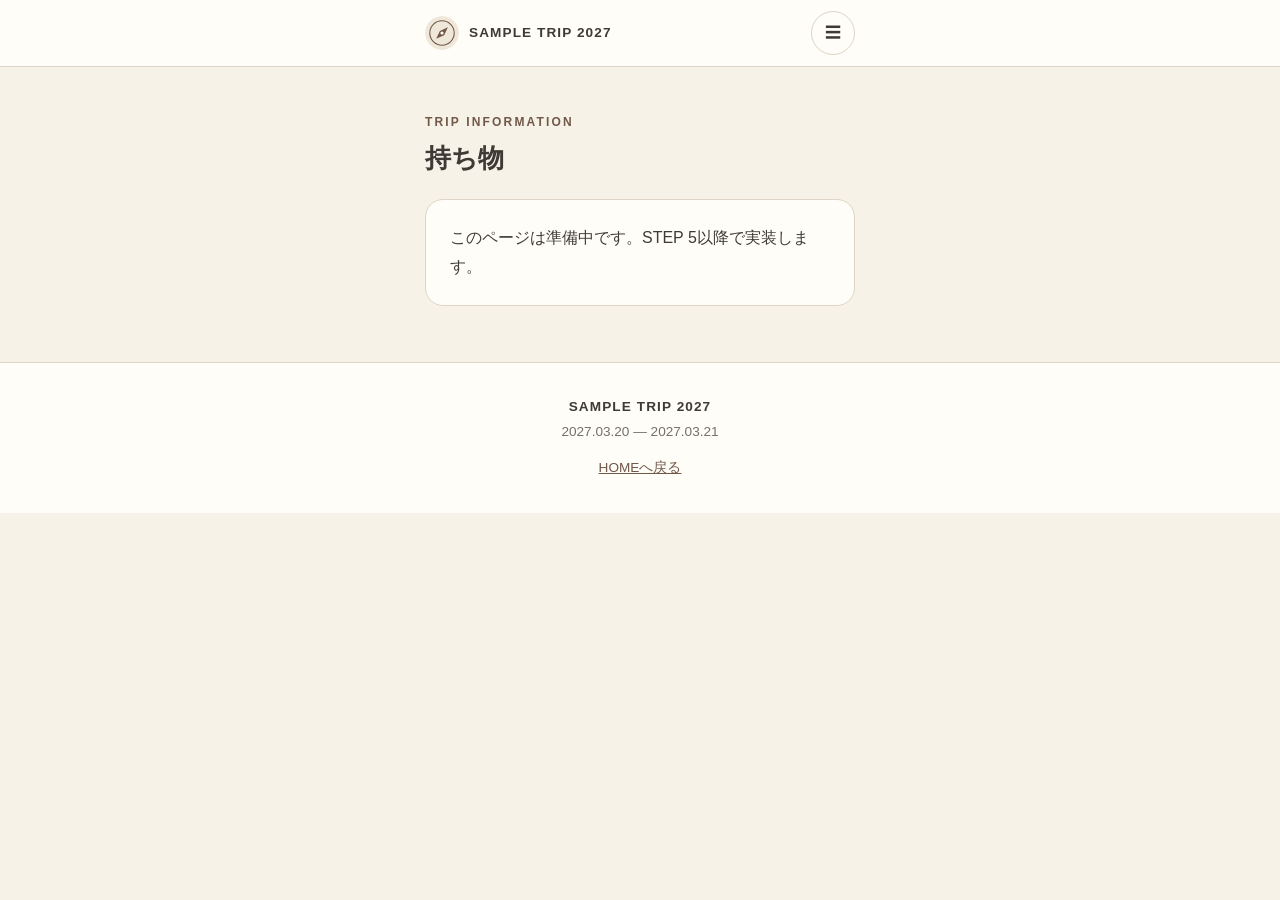
==== belongings.html @ 45a4f903 "feat: initialize travel template shared foundation (step 4)" ====
<!doctype html>
<html lang="ja">
<head>
  <meta charset="utf-8">
  <meta name="viewport" content="width=device-width, initial-scale=1">
  <meta name="description" content="旅行情報共有サイト">
  <title>持ち物 | Travel Template</title>
  <link rel="stylesheet" href="css/themes.css">
  <link rel="stylesheet" href="css/style.css">
  <script defer src="config/trip.js"></script>
  <script defer src="config/belongings.js"></script>
  <script defer src="js/components.js"></script>
  <script defer src="js/main.js"></script>
</head>
<body data-page="belongings">
  <div id="site-header"></div>
  <main class="inner-main container"></main>
  <noscript>このサイトの表示にはJavaScriptが必要です。</noscript>
  <div id="site-footer"></div>
</body>
</html>
---- css/themes.css ----
/* Classic: Awaji-Tripの配色を継承 */
:root, [data-theme="classic"] { --bg:#f7f2e8; --surface:#fffdf8; --surface-2:#efe7d9; --text:#3f3a35; --muted:#756f68; --accent:#9b7b68; --accent-dark:#715848; --border:#dfd4c5; }
[data-theme="ocean"] { --bg:#edf7fa; --surface:#ffffff; --surface-2:#d7edf2; --text:#17455c; --muted:#435f70; --accent:#16858e; --accent-dark:#175579; --border:#bfdce3; }
[data-theme="nature"] { --bg:#f1f4e9; --surface:#fcfdf8; --surface-2:#e1e8d6; --text:#35533e; --muted:#52634f; --accent:#91834c; --accent-dark:#35533e; --border:#d0dac4; }
[data-theme="urban"] { --bg:#f1f2f5; --surface:#ffffff; --surface-2:#e2e5ec; --text:#283449; --muted:#566176; --accent:#737e98; --accent-dark:#394963; --border:#d0d6e0; }
[data-theme="warm"] { --bg:#fff3eb; --surface:#fffaf6; --surface-2:#f5e1d4; --text:#794539; --muted:#795e54; --accent:#bf795e; --accent-dark:#794539; --border:#e8c9b8; }
[data-theme="luxury"] { --bg:#252724; --surface:#31342f; --surface-2:#3c4038; --text:#e9d9b8; --muted:#c7bda9; --accent:#c4a36a; --accent-dark:#e9d9b8; --border:#575748; }
---- css/style.css ----
*{box-sizing:border-box}
:root{--radius-lg:28px;--radius-md:18px;--radius-sm:12px;--header-h:66px;--mobile-content:430px;--shadow:0 18px 45px rgba(76,62,50,.10)}
html{scroll-behavior:smooth;scroll-padding-top:80px}
body{margin:0;background:var(--bg);color:var(--text);font-family:"Hiragino Kaku Gothic ProN","Yu Gothic","Noto Sans JP",sans-serif;line-height:1.8}
a{color:inherit}button{font:inherit}img{display:block;max-width:100%}
[hidden]{display:none!important}
:focus-visible{outline:3px solid var(--accent-dark);outline-offset:4px}
.container,.header-inner{width:min(calc(100% - 28px),var(--mobile-content));margin-inline:auto}
.site-header{position:sticky;top:0;z-index:10;background:var(--surface);border-bottom:1px solid var(--border)}
.header-inner{height:var(--header-h);display:flex;align-items:center;justify-content:space-between;gap:12px}
.brand{display:flex;align-items:center;gap:10px;text-decoration:none;font-weight:800;letter-spacing:.08em;font-size:.85rem;min-width:0}
.brand span{overflow-wrap:anywhere}.brand img{width:34px;height:34px;flex:none;border-radius:50%}
.menu-toggle{width:44px;height:44px;border:1px solid var(--border);border-radius:50%;background:var(--surface);color:var(--text);cursor:pointer;flex:none}
.mobile-menu{width:min(calc(100% - 28px),var(--mobile-content));margin:auto;padding:8px 0 18px;max-height:70vh;overflow:auto}
.mobile-menu nav{display:grid;gap:8px}.mobile-menu a{padding:10px 14px;border-radius:12px;background:var(--bg);text-decoration:none}
.mobile-menu a[aria-current="page"]{font-weight:800;border:1px solid var(--accent)}
.hero{position:relative;isolation:isolate;width:min(100%,var(--mobile-content));margin:auto;min-height:420px;height:calc(85svh - var(--header-h));max-height:680px;display:grid;place-items:center;text-align:center;background:#45564d;color:white;overflow:hidden}
.hero-slide{position:absolute;inset:0;width:100%;height:100%;object-fit:cover;opacity:0;transition:opacity 1s;z-index:-2}
.hero-slide.is-active{opacity:1}.hero:before{content:"";position:absolute;inset:0;background:linear-gradient(180deg,rgba(0,0,0,.18),rgba(0,0,0,.55));z-index:-1}
.hero-content{padding:24px;text-shadow:0 2px 10px #0008}.hero-kicker{font-size:.8rem;letter-spacing:.2em;font-weight:700}
.hero-title{font-size:clamp(2rem,8vw,3rem);line-height:1.3;margin:18px 0;overflow-wrap:anywhere}.hero-date{font-size:.85rem;letter-spacing:.08em}
.hero-scroll{position:absolute;bottom:24px;font-size:.8rem;text-decoration:none}
.home-links,.inner-main{padding:40px 0}.eyebrow{font-size:.75rem;letter-spacing:.18em;color:var(--accent-dark);font-weight:800}
.section-title,.page-title{font-size:1.65rem;margin:4px 0 22px;line-height:1.4}
.nav-card-grid{display:grid;grid-template-columns:repeat(2,minmax(0,1fr));gap:12px}
.nav-card{display:block;background:var(--surface);border:1px solid var(--border);border-radius:var(--radius-md);padding:16px;text-decoration:none;box-shadow:var(--shadow)}
.nav-card small{color:var(--accent-dark);font-weight:700}.nav-card h2{font-size:1rem;margin:8px 0}.nav-card p{font-size:.8rem;color:var(--muted);margin:0}
.site-footer{border-top:1px solid var(--border);text-align:center;padding:32px 0;background:var(--surface);font-size:.85rem}
.footer-title{font-weight:800;letter-spacing:.08em}.footer-date{color:var(--muted)}.footer-home{display:inline-block;margin-top:12px;color:var(--accent-dark)}
.notice{background:var(--surface);border:1px solid var(--border);border-radius:var(--radius-md);padding:24px}
@media(max-width:340px){.nav-card-grid{grid-template-columns:1fr}}
@media(prefers-reduced-motion:reduce){html{scroll-behavior:auto}.hero-slide{transition:none}}
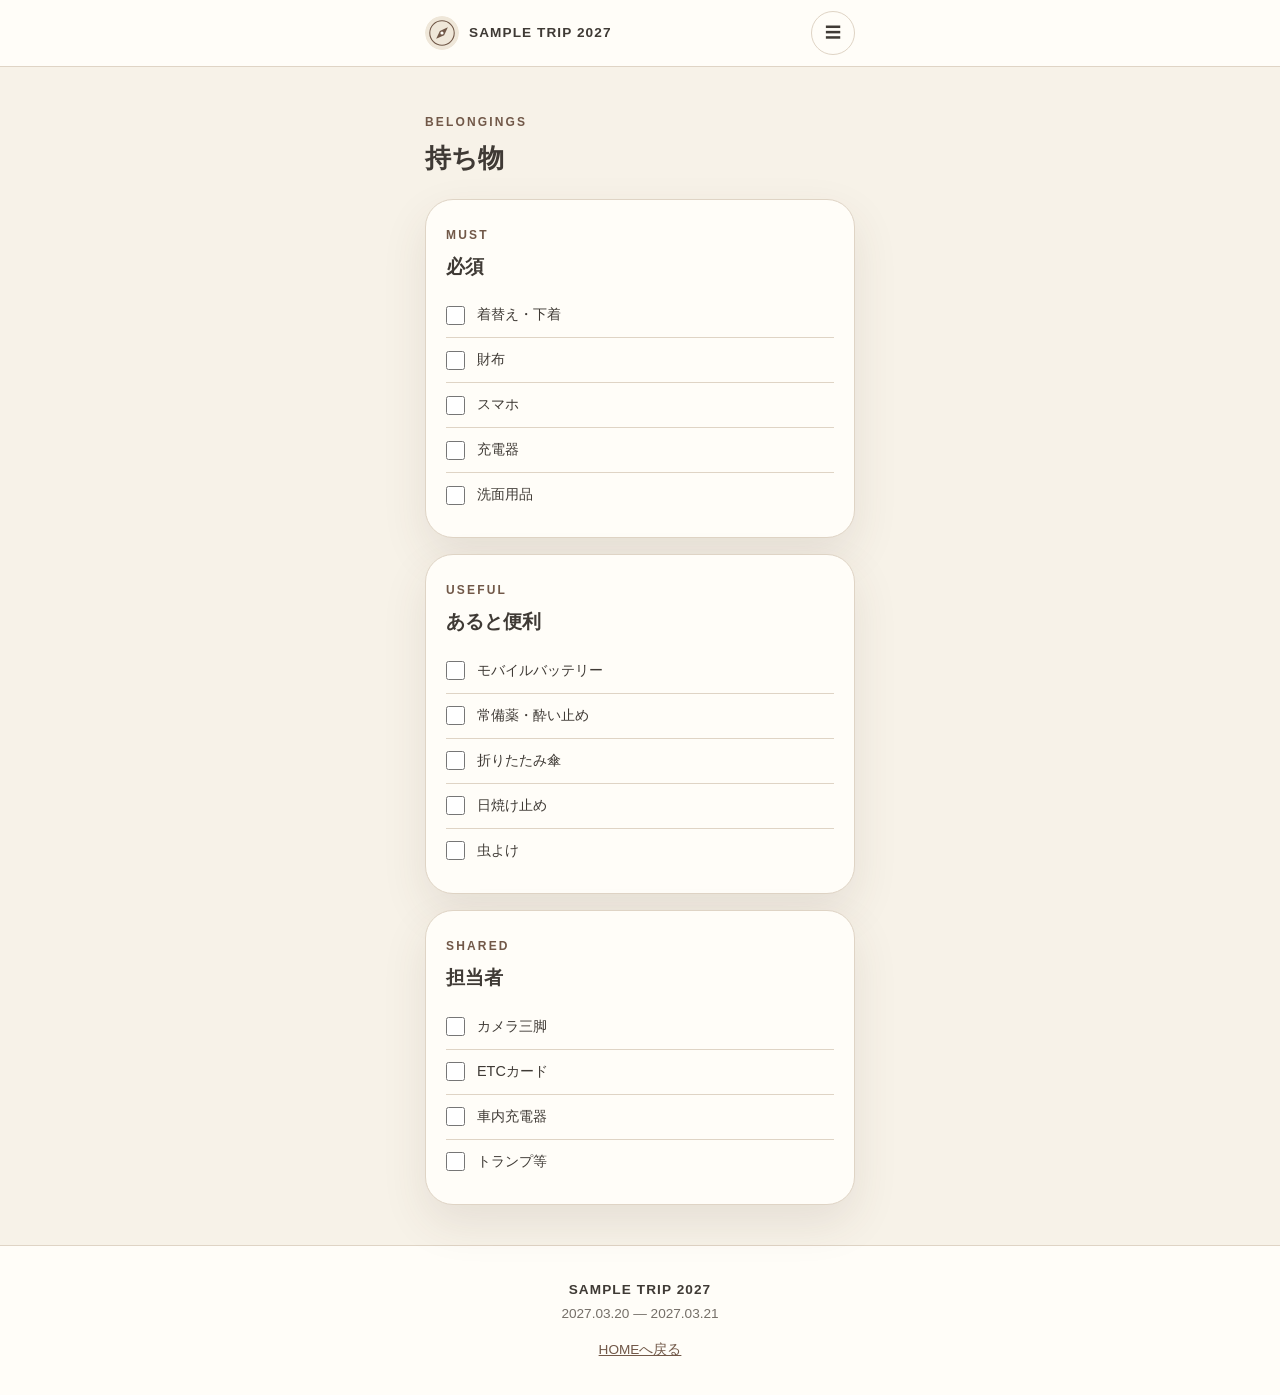
==== commit b5d51957: "feat: implement configurable belongings checklist (step 5-4)" ====
--- a/belongings.html
+++ b/belongings.html
@@ -7,9 +7,11 @@
   <title>持ち物 | Travel Template</title>
   <link rel="stylesheet" href="css/themes.css">
   <link rel="stylesheet" href="css/style.css">
+  <link rel="stylesheet" href="css/belongings.css">
   <script defer src="config/trip.js"></script>
   <script defer src="config/belongings.js"></script>
   <script defer src="js/components.js"></script>
+  <script defer src="js/pages/belongings.js"></script>
   <script defer src="js/main.js"></script>
 </head>
 <body data-page="belongings">
--- a/css/belongings.css
+++ b/css/belongings.css
@@ -0,0 +1,11 @@
+/* Awaji-Tripの3分類のリストカードを継承 */
+.belongings-columns{display:grid;gap:16px}
+.belongings-card{min-width:0;padding:20px;background:var(--surface);border:1px solid var(--border);border-radius:var(--radius-lg);box-shadow:var(--shadow)}
+.belongings-title{margin:4px 0 12px;font-size:1.2rem;line-height:1.5;overflow-wrap:anywhere}
+.belongings-list{list-style:none;padding:0;margin:0}
+.belongings-list li+li{border-top:1px solid var(--border)}
+.belongings-item{display:flex;align-items:center;gap:12px;min-height:44px;padding:8px 0;cursor:pointer;font-size:.9rem}
+.belongings-item input{flex:none;width:19px;height:19px;margin:0;accent-color:var(--accent-dark);cursor:pointer}
+.belongings-item span{min-width:0;overflow-wrap:anywhere}
+.belongings-item input:checked+span{text-decoration:line-through;color:var(--muted)}
+@media(max-width:340px){.belongings-card{padding:14px}}
